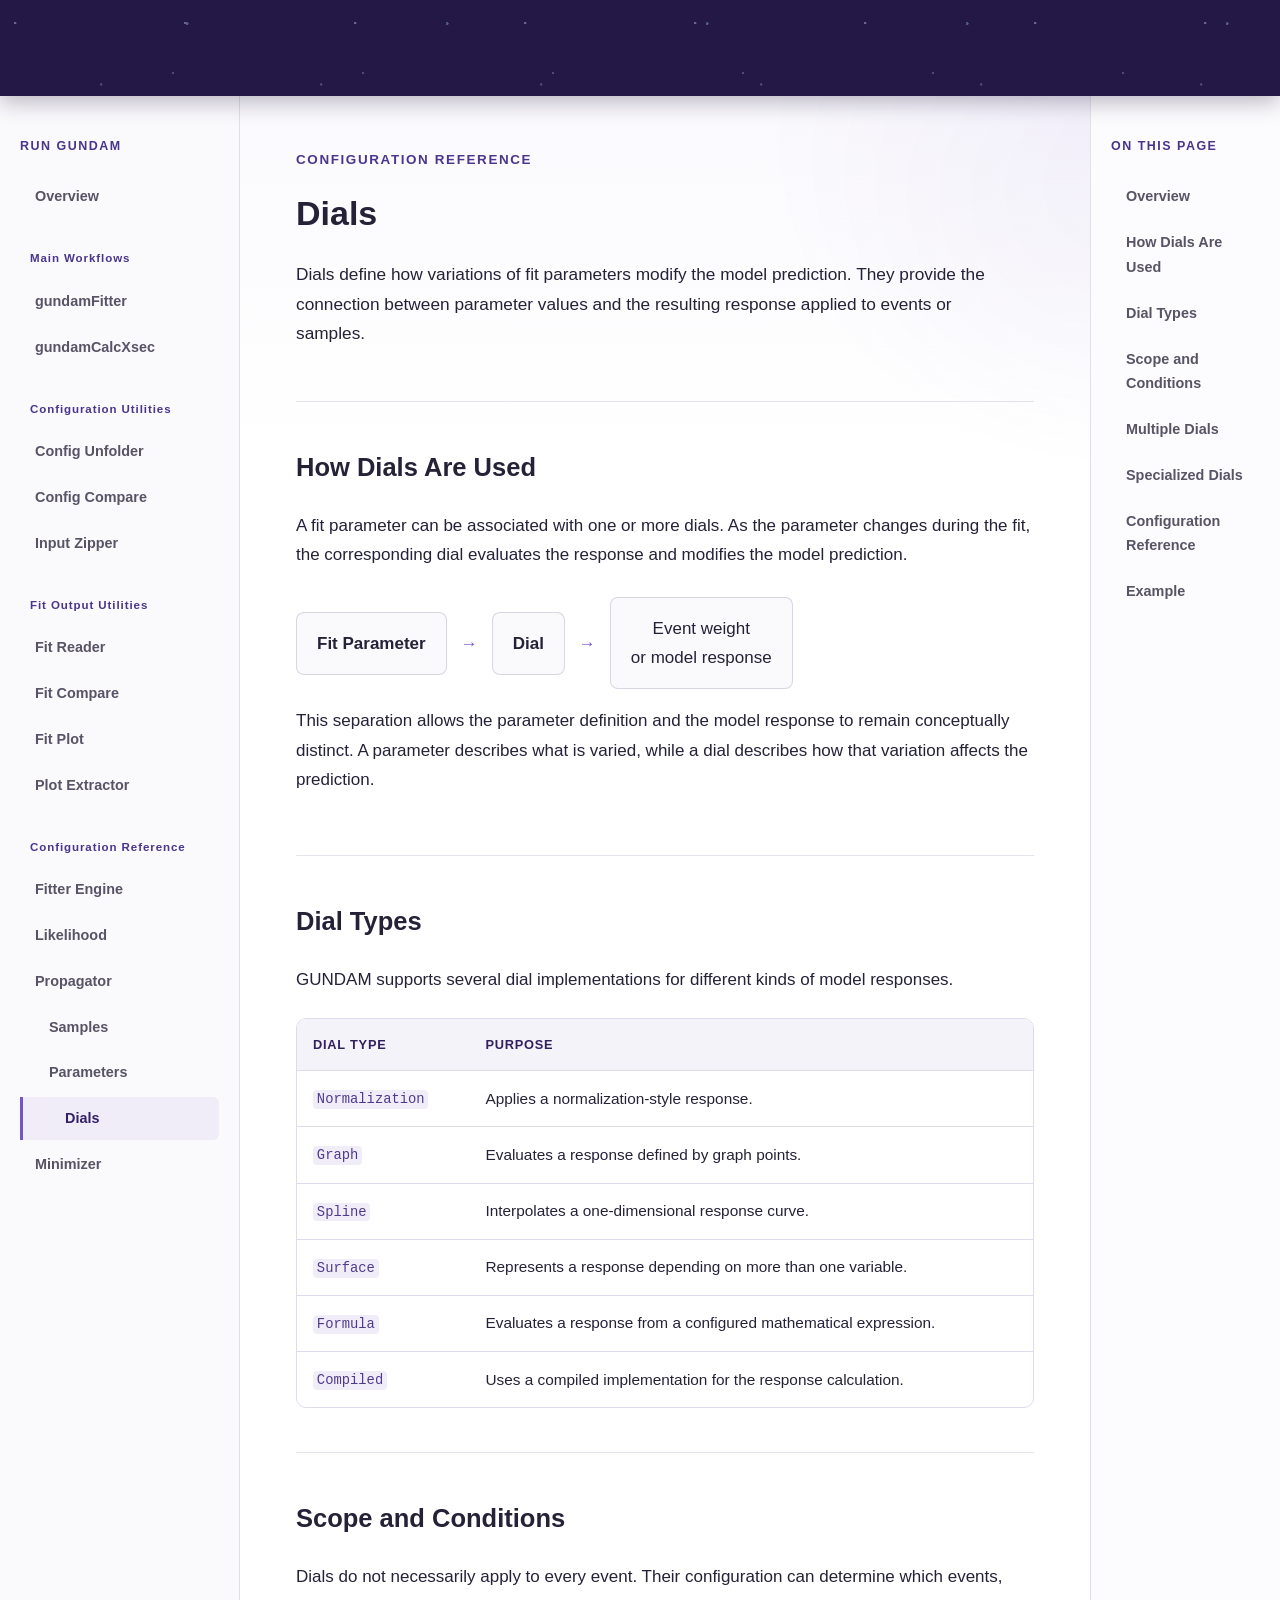
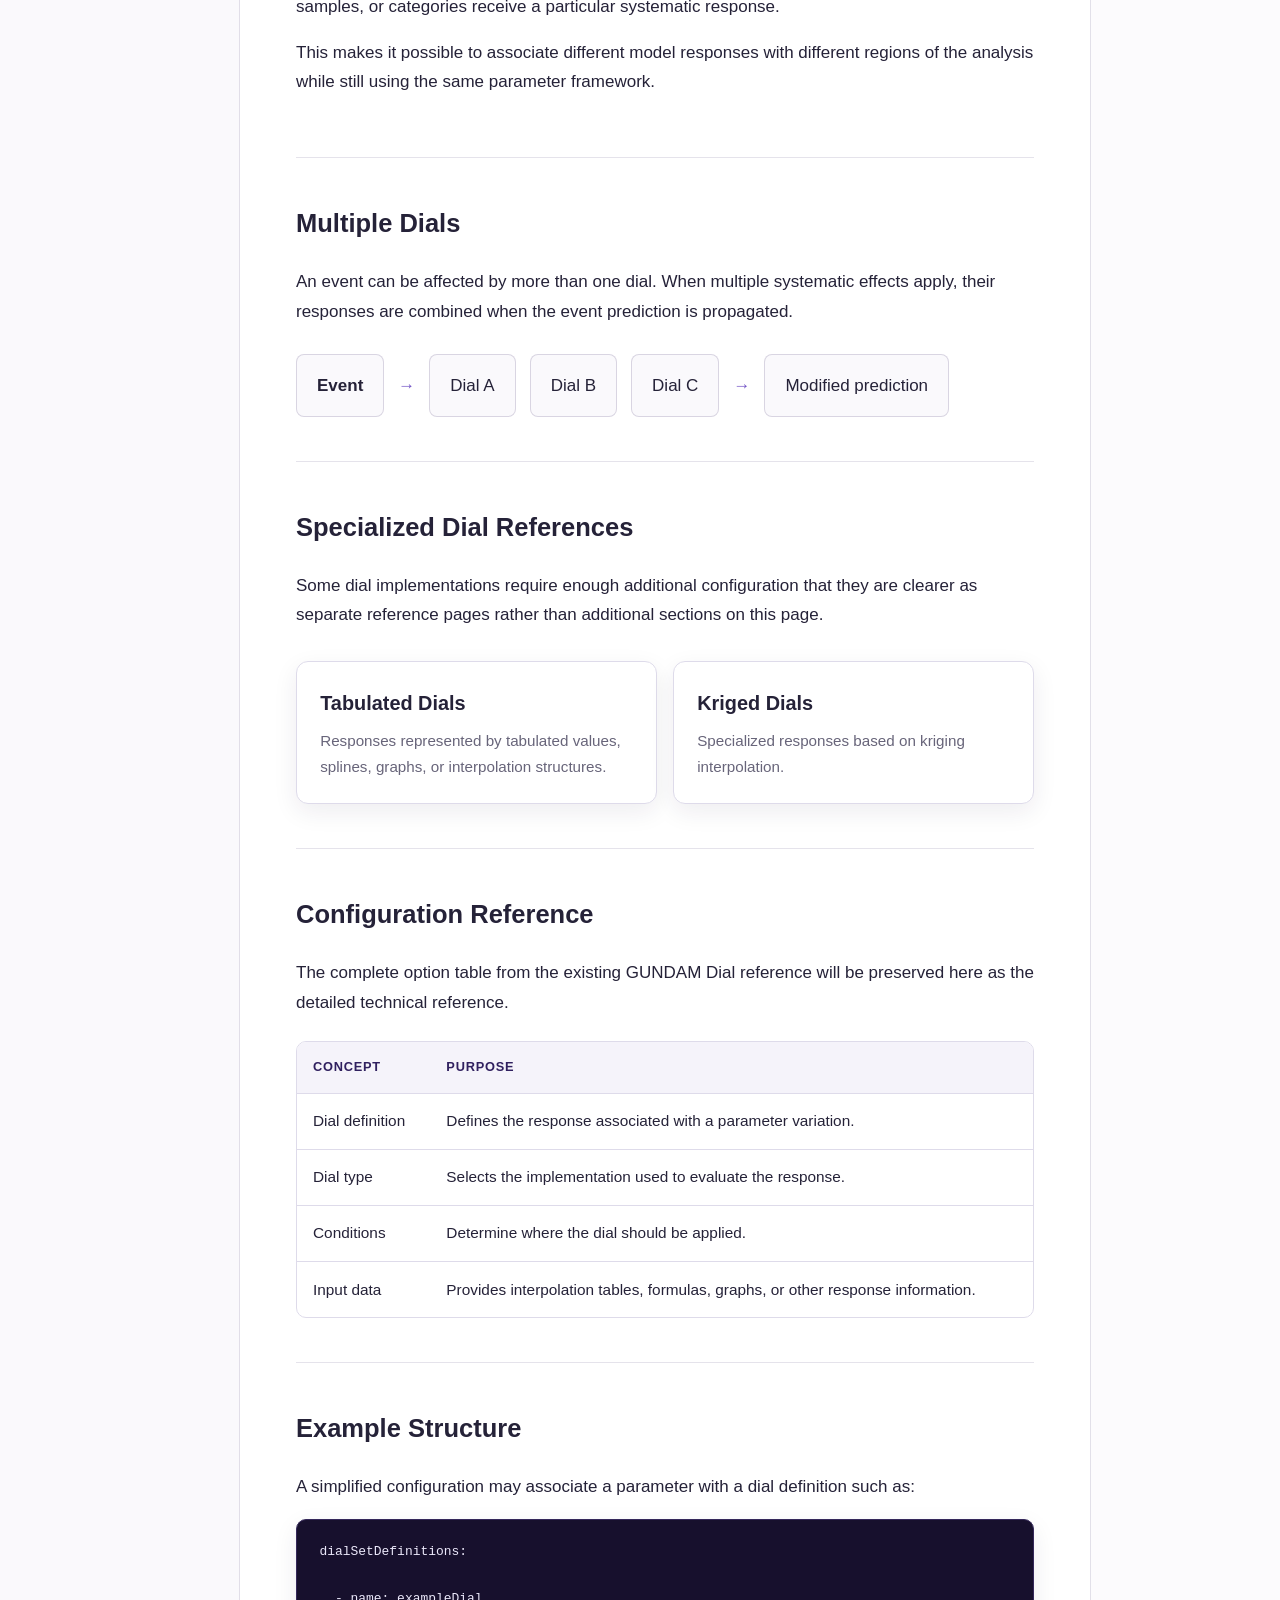
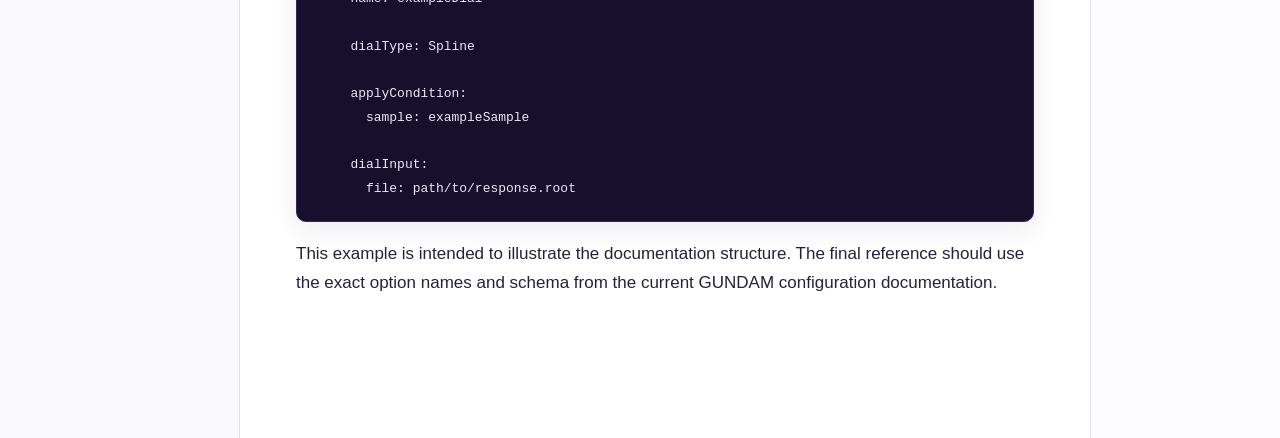
==== dials.html @ 95170ec1 "Add Parameters and Dials documentation pages" ====
<!doctype html>
<html lang="en">

<head>
  <meta charset="utf-8">
  <meta name="viewport" content="width=device-width, initial-scale=1">

  <meta
    name="description"
    content="Dial configuration reference for GUNDAM."
  >

  <title>Dials | GUNDAM</title>

  <meta name="theme-color" content="#2d1d59">

  <link
    rel="icon"
    href="assets/images/favicon.svg"
    type="image/svg+xml"
  >

  <link rel="manifest" href="site.webmanifest">
  <link rel="stylesheet" href="assets/css/styles.css">

  <script src="assets/js/site.js" defer></script>
  <script src="assets/js/run-gundam.js" defer></script>
</head>


<body
  data-page="documentation"
  data-run-doc-page="dials">

  <!-- Existing website header -->
  <header
    class="site-header"
    id="site-header">
  </header>


  <div class="run-doc-layout">

    <!-- LEFT: shared Run GUNDAM navigation -->
    <aside
      class="run-doc-sidebar"
      id="run-doc-sidebar">
    </aside>


    <!-- MAIN CONTENT -->
    <main class="run-doc-main">

      <!-- OVERVIEW -->
      <header
        class="run-doc-intro"
        id="overview">

        <p class="eyebrow">
          CONFIGURATION REFERENCE
        </p>

        <h1>Dials</h1>

        <p class="run-doc-lead">
          Dials define how variations of fit parameters
          modify the model prediction. They provide the
          connection between parameter values and the
          resulting response applied to events or samples.
        </p>

      </header>


      <!-- HOW DIALS ARE USED -->
      <section
        class="run-doc-section"
        id="how-dials-are-used">

        <h2>How Dials Are Used</h2>

        <p>
          A fit parameter can be associated with one or more
          dials. As the parameter changes during the fit,
          the corresponding dial evaluates the response and
          modifies the model prediction.
        </p>

        <div class="run-doc-flow">

          <div>
            <strong>Fit Parameter</strong>
          </div>

          <span>→</span>

          <div>
            <strong>Dial</strong>
          </div>

          <span>→</span>

          <div>
            Event weight<br>
            or model response
          </div>

        </div>

        <p>
          This separation allows the parameter definition and
          the model response to remain conceptually distinct.
          A parameter describes what is varied, while a dial
          describes how that variation affects the prediction.
        </p>

      </section>


      <!-- DIAL TYPES -->
      <section
        class="run-doc-section"
        id="dial-types">

        <h2>Dial Types</h2>

        <p>
          GUNDAM supports several dial implementations for
          different kinds of model responses.
        </p>

        <div class="table-wrap">

          <table>

            <thead>
              <tr>
                <th>Dial Type</th>
                <th>Purpose</th>
              </tr>
            </thead>

            <tbody>

              <tr>
                <td>
                  <code>Normalization</code>
                </td>

                <td>
                  Applies a normalization-style response.
                </td>
              </tr>


              <tr>
                <td>
                  <code>Graph</code>
                </td>

                <td>
                  Evaluates a response defined by
                  graph points.
                </td>
              </tr>


              <tr>
                <td>
                  <code>Spline</code>
                </td>

                <td>
                  Interpolates a one-dimensional
                  response curve.
                </td>
              </tr>


              <tr>
                <td>
                  <code>Surface</code>
                </td>

                <td>
                  Represents a response depending on
                  more than one variable.
                </td>
              </tr>


              <tr>
                <td>
                  <code>Formula</code>
                </td>

                <td>
                  Evaluates a response from a configured
                  mathematical expression.
                </td>
              </tr>


              <tr>
                <td>
                  <code>Compiled</code>
                </td>

                <td>
                  Uses a compiled implementation for
                  the response calculation.
                </td>
              </tr>

            </tbody>

          </table>

        </div>

      </section>


      <!-- SCOPE AND CONDITIONS -->
      <section
        class="run-doc-section"
        id="scope-and-conditions">

        <h2>Scope and Conditions</h2>

        <p>
          Dials do not necessarily apply to every event.
          Their configuration can determine which events,
          samples, or categories receive a particular
          systematic response.
        </p>

        <p>
          This makes it possible to associate different
          model responses with different regions of the
          analysis while still using the same parameter
          framework.
        </p>

      </section>


      <!-- MULTIPLE DIALS -->
      <section
        class="run-doc-section"
        id="multiple-dials">

        <h2>Multiple Dials</h2>

        <p>
          An event can be affected by more than one dial.
          When multiple systematic effects apply, their
          responses are combined when the event prediction
          is propagated.
        </p>

        <div class="run-doc-flow">

          <div>
            <strong>Event</strong>
          </div>

          <span>→</span>

          <div>
            Dial A
          </div>

          <div>
            Dial B
          </div>

          <div>
            Dial C
          </div>

          <span>→</span>

          <div>
            Modified prediction
          </div>

        </div>

      </section>


      <!-- SPECIALIZED DIALS -->
      <section
        class="run-doc-section"
        id="specialized-dials">

        <h2>Specialized Dial References</h2>

        <p>
          Some dial implementations require enough additional
          configuration that they are clearer as separate
          reference pages rather than additional sections
          on this page.
        </p>

        <div class="link-grid">

          <a
            class="link-card"
            href="#">

            <h3>Tabulated Dials</h3>

            <p>
              Responses represented by tabulated values,
              splines, graphs, or interpolation structures.
            </p>

          </a>


          <a
            class="link-card"
            href="#">

            <h3>Kriged Dials</h3>

            <p>
              Specialized responses based on kriging
              interpolation.
            </p>

          </a>

        </div>

      </section>


      <!-- COMMON CONFIGURATION -->
      <section
        class="run-doc-section"
        id="configuration-reference">

        <h2>Configuration Reference</h2>

        <p>
          The complete option table from the existing GUNDAM
          Dial reference will be preserved here as the
          detailed technical reference.
        </p>

        <div class="table-wrap">

          <table>

            <thead>
              <tr>
                <th>Concept</th>
                <th>Purpose</th>
              </tr>
            </thead>

            <tbody>

              <tr>
                <td>
                  Dial definition
                </td>

                <td>
                  Defines the response associated with a
                  parameter variation.
                </td>
              </tr>


              <tr>
                <td>
                  Dial type
                </td>

                <td>
                  Selects the implementation used to evaluate
                  the response.
                </td>
              </tr>


              <tr>
                <td>
                  Conditions
                </td>

                <td>
                  Determine where the dial should be applied.
                </td>
              </tr>


              <tr>
                <td>
                  Input data
                </td>

                <td>
                  Provides interpolation tables, formulas,
                  graphs, or other response information.
                </td>
              </tr>

            </tbody>

          </table>

        </div>

      </section>


      <!-- EXAMPLE -->
      <section
        class="run-doc-section"
        id="example">

        <h2>Example Structure</h2>

        <p>
          A simplified configuration may associate a
          parameter with a dial definition such as:
        </p>

        <pre><code>dialSetDefinitions:

  - name: exampleDial

    dialType: Spline

    applyCondition:
      sample: exampleSample

    dialInput:
      file: path/to/response.root</code></pre>

        <p>
          This example is intended to illustrate the
          documentation structure. The final reference
          should use the exact option names and schema from
          the current GUNDAM configuration documentation.
        </p>

      </section>

    </main>


    <!-- RIGHT: ON THIS PAGE -->
    <aside class="run-doc-toc">

      <div class="run-doc-sticky">

        <p class="run-doc-heading">
          ON THIS PAGE
        </p>

        <nav class="run-doc-nav">

          <a href="#overview">
            Overview
          </a>

          <a href="#how-dials-are-used">
            How Dials Are Used
          </a>

          <a href="#dial-types">
            Dial Types
          </a>

          <a href="#scope-and-conditions">
            Scope and Conditions
          </a>

          <a href="#multiple-dials">
            Multiple Dials
          </a>

          <a href="#specialized-dials">
            Specialized Dials
          </a>

          <a href="#configuration-reference">
            Configuration Reference
          </a>

          <a href="#example">
            Example
          </a>

        </nav>

      </div>

    </aside>

  </div>


  <!-- Existing website footer -->
  <footer
    class="site-footer"
    id="site-footer">
  </footer>

</body>

</html>
---- assets/css/styles.css ----
:root {
  --violet-950: #17102d;
  --violet-900: #231846;
  --violet-800: #30205f;
  --violet-700: #443184;
  --violet-600: #5a49a4;
  --violet-500: #7366bd;
  --blue-500: #5ba8d1;
  --blue-300: #9ed8ed;
  --ink: #252238;
  --muted: #68657a;
  --line: #dedbea;
  --wash: #f5f3fa;
  --white: #ffffff;
  --accent: #7558c5;
  --accent-dark: #4c358d;
  --success: #2c7a68;
  --header-height: 96px;
  --side-width: 270px;
  --content-max: 1240px;
  --shadow-soft: 0 16px 45px rgba(36, 24, 70, 0.1);
  --shadow-card: 0 8px 24px rgba(36, 24, 70, 0.08);
}

*,
*::before,
*::after {
  box-sizing: border-box;
}

html {
  scroll-behavior: smooth;
  scroll-padding-top: calc(var(--header-height) + 28px);
}

body {
  margin: 0;
  color: var(--ink);
  background: var(--white);
  font-family: Inter, ui-sans-serif, -apple-system, BlinkMacSystemFont, "Segoe UI", sans-serif;
  font-size: 17px;
  line-height: 1.72;
  -webkit-font-smoothing: antialiased;
}

body::before {
  position: fixed;
  z-index: -1;
  inset: 0;
  content: "";
  pointer-events: none;
  background:
    radial-gradient(circle at 87% 13%, rgba(128, 104, 198, 0.08), transparent 22rem),
    linear-gradient(180deg, rgba(246, 244, 251, 0.7), transparent 28rem);
}

img,
svg {
  display: block;
  max-width: 100%;
}

a {
  color: var(--accent-dark);
  text-decoration-thickness: 0.08em;
  text-underline-offset: 0.18em;
}

a:hover {
  color: var(--violet-700);
}

button,
input,
textarea,
select {
  font: inherit;
}

:focus-visible {
  outline: 3px solid var(--blue-300);
  outline-offset: 4px;
}

.skip-link {
  position: fixed;
  z-index: 1000;
  top: 10px;
  left: 10px;
  padding: 0.55rem 0.85rem;
  color: var(--violet-950);
  background: var(--white);
  border-radius: 6px;
  transform: translateY(-180%);
}

.skip-link:focus {
  transform: translateY(0);
}

.site-header {
  position: sticky;
  z-index: 100;
  top: 0;
  min-height: var(--header-height);
  color: var(--white);
  background: var(--violet-900);
  box-shadow: 0 5px 22px rgba(22, 13, 48, 0.3);
  isolation: isolate;
}

.header-atmosphere,
.site-header::after {
  position: absolute;
  z-index: -1;
  inset: 0;
  content: "";
  pointer-events: none;
}

.header-atmosphere {
  background:
    radial-gradient(ellipse at 4% 22%, rgba(119, 99, 188, 0.98), transparent 31%),
    radial-gradient(ellipse at 37% 115%, rgba(92, 81, 172, 0.9), transparent 43%),
    radial-gradient(ellipse at 86% -20%, rgba(78, 141, 204, 0.62), transparent 38%),
    linear-gradient(105deg, #3f2d75 0%, #39266f 38%, #2d326f 70%, #254b79 100%);
}

.site-header::after {
  opacity: 0.45;
  background-image:
    radial-gradient(circle at 9% 24%, rgba(255, 255, 255, 0.75) 0 1px, transparent 1.4px),
    radial-gradient(circle at 46% 67%, rgba(255, 255, 255, 0.45) 0 1px, transparent 1.5px),
    radial-gradient(circle at 72% 20%, rgba(159, 216, 237, 0.72) 0 1.2px, transparent 1.7px),
    radial-gradient(circle at 91% 70%, rgba(255, 255, 255, 0.5) 0 1px, transparent 1.4px);
  background-size: 170px 96px, 220px 126px, 260px 118px, 190px 104px;
  mix-blend-mode: screen;
}

.header-inner {
  display: flex;
  width: min(100% - 40px, 1540px);
  min-height: var(--header-height);
  margin-inline: auto;
  align-items: stretch;
}

.brand {
  position: relative;
  display: flex;
  width: 365px;
  min-width: 300px;
  padding: 0.7rem 1.5rem 0.7rem 0;
  align-items: center;
  overflow: hidden;
  text-decoration: none;
}

.brand::after {
  position: absolute;
  top: 15%;
  right: 0;
  width: 1px;
  height: 70%;
  content: "";
  background: linear-gradient(transparent, rgba(255, 255, 255, 0.32), transparent);
}

.brand img {
  width: 338px;
  height: 66px;
  object-fit: cover;
  object-position: left center;
  filter: saturate(0.93) contrast(1.05) brightness(1.04);
  -webkit-mask-image: linear-gradient(90deg, transparent 0, #000 5%, #000 90%, transparent 100%);
  mask-image: linear-gradient(90deg, transparent 0, #000 5%, #000 90%, transparent 100%);
}

.primary-navigation {
  display: flex;
  min-width: 0;
  margin-left: auto;
  align-items: stretch;
  justify-content: flex-end;
}

.primary-navigation > a {
  position: relative;
  display: inline-flex;
  padding: 0 1.08rem;
  color: rgba(255, 255, 255, 0.86);
  align-items: center;
  justify-content: center;
  font-size: 1.01rem;
  font-weight: 650;
  letter-spacing: 0.005em;
  text-align: center;
  text-decoration: none;
  white-space: nowrap;
  transition: color 160ms ease, background 160ms ease;
}

.primary-navigation > a::after {
  position: absolute;
  right: 1rem;
  bottom: 0;
  left: 1rem;
  height: 4px;
  content: "";
  background: var(--blue-300);
  border-radius: 4px 4px 0 0;
  transform: scaleX(0);
  transition: transform 160ms ease;
}

.primary-navigation > a:hover,
.primary-navigation > a[aria-current="page"] {
  color: var(--white);
  background: rgba(255, 255, 255, 0.075);
}

.primary-navigation > a:hover::after,
.primary-navigation > a[aria-current="page"]::after {
  transform: scaleX(1);
}

.primary-navigation .source-link {
  gap: 0.28rem;
  margin: 1.35rem 0 1.35rem 0.8rem;
  padding: 0 0.95rem;
  color: var(--violet-950);
  background: rgba(255, 255, 255, 0.92);
  border: 1px solid rgba(255, 255, 255, 0.55);
  border-radius: 8px;
}

.primary-navigation .source-link:hover {
  color: var(--violet-950);
  background: var(--white);
}

.primary-navigation .source-link::after {
  display: none;
}

.primary-navigation svg,
.site-footer svg,
main a svg {
  width: 1em;
  height: 1em;
  fill: none;
  stroke: currentColor;
  stroke-linecap: round;
  stroke-linejoin: round;
  stroke-width: 1.8;
}

.nav-toggle {
  display: none;
}

.site-layout {
  display: grid;
  width: min(100%, 1600px);
  min-height: calc(100vh - var(--header-height));
  margin-inline: auto;
  grid-template-columns: var(--side-width) minmax(0, 1fr);
}

.section-navigation {
  border-right: 1px solid var(--line);
  background: rgba(247, 246, 251, 0.88);
}

.section-nav-inner {
  position: sticky;
  top: var(--header-height);
  max-height: calc(100vh - var(--header-height));
  padding: 3.2rem 1.3rem 3rem;
  overflow-y: auto;
}

.section-nav-title {
  margin: 0 0 1.05rem 0.75rem;
  color: var(--violet-700);
  font-size: 0.78rem;
  font-weight: 800;
  letter-spacing: 0.11em;
  text-transform: uppercase;
}

.section-navigation nav {
  display: grid;
  gap: 0.42rem;
}

.section-navigation a {
  display: flex;
  min-height: 48px;
  padding: 0.68rem 0.72rem;
  color: #555167;
  border-left: 3px solid transparent;
  border-radius: 0 8px 8px 0;
  align-items: center;
  justify-content: space-between;
  font-size: 1.03rem;
  font-weight: 600;
  line-height: 1.35;
  text-decoration: none;
  transition: color 150ms ease, border-color 150ms ease, background 150ms ease;
}

.section-navigation a:hover,
.section-navigation a.is-active {
  color: var(--violet-800);
  border-left-color: var(--accent);
  background: rgba(104, 83, 177, 0.1);
}

.section-navigation svg {
  width: 16px;
  height: 16px;
  flex: 0 0 auto;
  fill: none;
  stroke: currentColor;
  stroke-width: 2;
}

.main-content {
  min-width: 0;
}

.content-wrap {
  width: min(100% - 64px, 1050px);
  margin-inline: auto;
  padding: 4.5rem 0 6rem;
}

.page-kicker,
.eyebrow {
  margin: 0 0 0.8rem;
  color: var(--accent-dark);
  font-size: 0.84rem;
  font-weight: 800;
  letter-spacing: 0.12em;
  text-transform: uppercase;
}

.page-hero {
  padding-bottom: 2.8rem;
  border-bottom: 1px solid var(--line);
}

.page-hero h1 {
  max-width: 850px;
  margin: 0;
  color: var(--violet-950);
  font-family: Georgia, "Times New Roman", serif;
  font-size: clamp(2.55rem, 5vw, 4.6rem);
  font-weight: 500;
  letter-spacing: -0.035em;
  line-height: 1.04;
}

.page-hero > p:not(.page-kicker) {
  max-width: 760px;
  margin: 1.25rem 0 0;
  color: var(--muted);
  font-size: 1.23rem;
  line-height: 1.65;
}

.content-section {
  padding: 4.2rem 0;
  border-bottom: 1px solid var(--line);
  scroll-margin-top: calc(var(--header-height) + 24px);
}

.content-section:last-child {
  border-bottom: 0;
}

.content-section h2 {
  margin: 0 0 1.1rem;
  color: var(--violet-900);
  font-family: Georgia, "Times New Roman", serif;
  font-size: clamp(2rem, 3vw, 3rem);
  font-weight: 500;
  letter-spacing: -0.025em;
  line-height: 1.15;
}

.content-section h3 {
  margin: 2rem 0 0.6rem;
  color: var(--violet-800);
  font-size: 1.2rem;
  line-height: 1.4;
}

.content-section > p,
.prose-width {
  max-width: 790px;
}

.content-section ul,
.content-section ol {
  max-width: 820px;
  padding-left: 1.35rem;
}

.content-section li + li {
  margin-top: 0.5rem;
}

.lede {
  color: #514d63;
  font-size: 1.13rem;
}

.button-row {
  display: flex;
  margin-top: 1.8rem;
  gap: 0.8rem;
  flex-wrap: wrap;
}

.button {
  display: inline-flex;
  min-height: 46px;
  padding: 0.65rem 1.05rem;
  gap: 0.45rem;
  color: var(--white);
  background: var(--accent-dark);
  border: 1px solid var(--accent-dark);
  border-radius: 8px;
  align-items: center;
  font-weight: 700;
  text-decoration: none;
  transition: transform 150ms ease, box-shadow 150ms ease, background 150ms ease;
}

.button:hover {
  color: var(--white);
  background: var(--violet-700);
  box-shadow: 0 8px 20px rgba(76, 53, 141, 0.2);
  transform: translateY(-1px);
}

.button.secondary {
  color: var(--accent-dark);
  background: transparent;
}

.button.secondary:hover {
  color: var(--violet-900);
  background: var(--wash);
}

.home-hero {
  position: relative;
  min-height: 570px;
  padding: 5rem max(3.5rem, calc((100vw - 1560px) / 2)) 4.5rem;
  overflow: hidden;
  color: var(--white);
  background:
    radial-gradient(circle at 15% 20%, rgba(135, 111, 207, 0.52), transparent 28rem),
    radial-gradient(circle at 84% 42%, rgba(82, 151, 201, 0.25), transparent 31rem),
    linear-gradient(120deg, #1d1239 0%, #2d1d59 49%, #202d58 100%);
}

.home-hero::before {
  position: absolute;
  inset: 0;
  content: "";
  opacity: 0.3;
  background-image:
    radial-gradient(circle, rgba(255, 255, 255, 0.75) 0 1px, transparent 1.4px),
    radial-gradient(circle, rgba(139, 203, 230, 0.8) 0 1px, transparent 1.6px);
  background-position: 0 0, 52px 27px;
  background-size: 115px 92px, 147px 121px;
  -webkit-mask-image: linear-gradient(90deg, #000, transparent 72%);
  mask-image: linear-gradient(90deg, #000, transparent 72%);
}

.home-hero-inner {
  position: relative;
  z-index: 1;
  display: grid;
  width: min(100%, 1220px);
  margin-inline: auto;
  gap: 3rem;
  grid-template-columns: minmax(0, 1.05fr) minmax(420px, 0.95fr);
  align-items: center;
}

.home-hero-copy {
  max-width: 760px;
}

.home-hero .eyebrow {
  color: var(--blue-300);
}

.home-hero h1 {
  margin: 0;
  color: var(--white);
  font-family: Georgia, "Times New Roman", serif;
  font-size: clamp(2.45rem, 4.2vw, 4rem);
  font-weight: 700;
  letter-spacing: -0.036em;
  line-height: 1.08;
}

.home-subheader {
  margin: 1.25rem 0 0;
  color: #d9d5ef;
  font-size: clamp(1.12rem, 1.4vw, 1.35rem);
  font-weight: 600;
  line-height: 1.4;
  white-space: nowrap;
}

.home-lede {
  max-width: 690px;
  margin: 1.25rem 0 0;
  color: rgba(255, 255, 255, 0.76);
  font-size: 1.08rem;
  line-height: 1.7;
}

.home-hero .button {
  color: var(--violet-950);
  background: var(--white);
  border-color: var(--white);
}

.home-hero .button:hover {
  color: var(--violet-950);
  background: #f1edff;
}

.home-hero .button.secondary {
  color: var(--white);
  background: rgba(255, 255, 255, 0.06);
  border-color: rgba(255, 255, 255, 0.48);
}

.likelihood-card {
  position: relative;
  min-height: 450px;
  padding: 1.1rem;
  background: linear-gradient(160deg, rgba(255, 255, 255, 0.11), rgba(255, 255, 255, 0.025));
  border: 1px solid rgba(255, 255, 255, 0.16);
  border-radius: 22px;
  box-shadow: 0 28px 70px rgba(8, 4, 28, 0.34);
  backdrop-filter: blur(7px);
}

.likelihood-card svg {
  width: 100%;
  height: auto;
}

.plot-title {
  position: absolute;
  right: 1.35rem;
  bottom: 1rem;
  left: 1.35rem;
  display: flex;
  color: rgba(255, 255, 255, 0.68);
  align-items: center;
  justify-content: space-between;
  font-size: 0.78rem;
  font-weight: 700;
  letter-spacing: 0.08em;
  text-transform: uppercase;
}

.plot-title span:last-child {
  color: var(--blue-300);
}

.home-content {
  width: min(100% - 64px, 1050px);
  margin-inline: auto;
  padding-bottom: 5rem;
}

.fact-grid,
.card-grid,
.link-grid,
.experiment-grid {
  display: grid;
  margin-top: 2rem;
  gap: 1rem;
}

.fact-grid {
  grid-template-columns: repeat(3, 1fr);
}

.card-grid,
.link-grid {
  grid-template-columns: repeat(2, 1fr);
}

.experiment-grid {
  grid-template-columns: repeat(3, 1fr);
}

.fact,
.card,
.link-card,
.experiment {
  padding: 1.45rem;
  background: var(--white);
  border: 1px solid var(--line);
  border-radius: 12px;
  box-shadow: var(--shadow-card);
}

.fact-number {
  display: block;
  color: var(--accent-dark);
  font-family: Georgia, "Times New Roman", serif;
  font-size: 2rem;
  line-height: 1;
}

.fact-label {
  display: block;
  margin-top: 0.55rem;
  color: var(--muted);
  font-size: 0.9rem;
}

.card h3,
.link-card h3,
.experiment h3 {
  margin: 0 0 0.5rem;
}

.card p,
.link-card p,
.experiment p {
  margin: 0;
  color: var(--muted);
  font-size: 0.95rem;
}

.link-card {
  display: block;
  color: inherit;
  text-decoration: none;
  transition: border-color 160ms ease, transform 160ms ease, box-shadow 160ms ease;
}

.link-card:hover {
  color: inherit;
  border-color: rgba(100, 75, 172, 0.5);
  box-shadow: var(--shadow-soft);
  transform: translateY(-2px);
}

.link-card .link-label {
  display: inline-block;
  margin-top: 1rem;
  color: var(--accent-dark);
  font-weight: 750;
}

.experiment {
  position: relative;
  overflow: hidden;
}

.experiment::before {
  position: absolute;
  top: 0;
  right: 0;
  left: 0;
  height: 4px;
  content: "";
  background: linear-gradient(90deg, var(--accent), var(--blue-500));
}

.callout {
  max-width: 850px;
  margin-top: 1.8rem;
  padding: 1.3rem 1.45rem;
  background: linear-gradient(100deg, rgba(103, 80, 177, 0.1), rgba(91, 168, 209, 0.08));
  border: 1px solid rgba(103, 80, 177, 0.18);
  border-left: 4px solid var(--accent);
  border-radius: 0 10px 10px 0;
}

.callout > :first-child {
  margin-top: 0;
}

.callout > :last-child {
  margin-bottom: 0;
}

.steps {
  display: grid;
  margin: 2rem 0 0;
  padding: 0;
  gap: 1rem;
  list-style: none;
  counter-reset: steps;
}

.steps li {
  position: relative;
  min-height: 58px;
  margin: 0;
  padding: 0.25rem 0 0.25rem 4.4rem;
  counter-increment: steps;
}

.steps li::before {
  position: absolute;
  top: 0;
  left: 0;
  display: grid;
  width: 48px;
  height: 48px;
  color: var(--white);
  content: counter(steps, decimal-leading-zero);
  background: var(--accent-dark);
  border-radius: 50%;
  place-items: center;
  font-size: 0.8rem;
  font-weight: 800;
}

pre {
  max-width: 900px;
  padding: 1.25rem 1.4rem;
  overflow-x: auto;
  color: #ebe8fa;
  background: var(--violet-950);
  border: 1px solid #35285a;
  border-radius: 10px;
  box-shadow: var(--shadow-card);
  font: 0.9rem/1.65 ui-monospace, SFMono-Regular, Menlo, Consolas, monospace;
}

code {
  padding: 0.1em 0.28em;
  color: #4f3b8e;
  background: #f0edf8;
  border-radius: 4px;
  font: 0.9em ui-monospace, SFMono-Regular, Menlo, Consolas, monospace;
}

pre code {
  padding: 0;
  color: inherit;
  background: transparent;
  border-radius: 0;
}

.table-wrap {
  margin-top: 1.5rem;
  overflow-x: auto;
  border: 1px solid var(--line);
  border-radius: 10px;
}

table {
  width: 100%;
  border-collapse: collapse;
  font-size: 0.96rem;
}

th,
td {
  padding: 0.9rem 1rem;
  border-bottom: 1px solid var(--line);
  text-align: left;
  vertical-align: top;
}

th {
  color: var(--violet-800);
  background: var(--wash);
  font-size: 0.8rem;
  letter-spacing: 0.06em;
  text-transform: uppercase;
}

tr:last-child td {
  border-bottom: 0;
}

.tag {
  display: inline-flex;
  padding: 0.23rem 0.58rem;
  color: var(--accent-dark);
  background: rgba(117, 88, 197, 0.1);
  border: 1px solid rgba(117, 88, 197, 0.2);
  border-radius: 999px;
  align-items: center;
  font-size: 0.76rem;
  font-weight: 750;
  letter-spacing: 0.03em;
}

.site-footer {
  color: rgba(255, 255, 255, 0.72);
  background: var(--violet-950);
}

.footer-inner,
.footer-meta {
  display: flex;
  width: min(100% - 48px, 1300px);
  margin-inline: auto;
  justify-content: space-between;
}

.footer-inner {
  padding: 3rem 0;
  gap: 2rem;
  align-items: flex-start;
}

.footer-inner p {
  margin: 0;
}

.footer-name {
  color: var(--white);
  font-family: Georgia, "Times New Roman", serif;
  font-size: 1.8rem;
  font-weight: 700;
}

.footer-inner nav {
  display: flex;
  gap: 1.5rem;
  flex-wrap: wrap;
}

.footer-inner a {
  display: inline-flex;
  gap: 0.25rem;
  color: var(--white);
  align-items: center;
  font-weight: 650;
}

.footer-meta {
  padding: 1.1rem 0 1.4rem;
  gap: 1.5rem;
  border-top: 1px solid rgba(255, 255, 255, 0.12);
  font-size: 0.82rem;
}

.footer-meta p {
  margin: 0;
}

@media (max-width: 1360px) {
  .brand {
    width: 300px;
    min-width: 250px;
  }

  .brand img {
    width: 270px;
    height: 53px;
  }

  .primary-navigation > a {
    padding-inline: 0.72rem;
    font-size: 0.92rem;
  }

  .primary-navigation .source-link {
    margin-left: 0.45rem;
    padding-inline: 0.75rem;
  }
}

@media (max-width: 1100px) {
  :root {
    --header-height: 76px;
    --side-width: 235px;
  }

  .header-inner {
    width: min(100% - 28px, 1540px);
  }

  .brand {
    width: 238px;
    min-width: 210px;
    padding-right: 1rem;
  }

  .brand img {
    width: 218px;
    height: 43px;
  }

  .primary-navigation > a {
    padding-inline: 0.5rem;
    font-size: 0.82rem;
  }

  .primary-navigation .source-link {
    margin: 1rem 0 1rem 0.3rem;
    padding-inline: 0.6rem;
  }

  .section-navigation a {
    font-size: 0.95rem;
  }

  .home-hero {
    padding-inline: 2.5rem;
  }

  .home-hero-inner {
    gap: 1.5rem;
    grid-template-columns: minmax(0, 1fr) minmax(350px, 0.78fr);
  }
}

@media (max-width: 900px) {
  :root {
    --header-height: 74px;
  }

  body.menu-open {
    overflow: hidden;
  }

  .brand::after {
    display: none;
  }

  .nav-toggle {
    display: inline-flex;
    min-width: 82px;
    margin-left: auto;
    padding: 0 0.7rem;
    gap: 0.4rem;
    color: var(--white);
    background: transparent;
    border: 0;
    align-items: center;
    justify-content: center;
    font-weight: 750;
  }

  .nav-toggle svg {
    width: 24px;
    height: 24px;
    fill: none;
    stroke: currentColor;
    stroke-linecap: round;
    stroke-width: 2;
  }

  .primary-navigation {
    position: fixed;
    top: var(--header-height);
    right: 0;
    bottom: 0;
    left: 0;
    display: none;
    padding: 1.2rem;
    overflow-y: auto;
    background: rgba(24, 16, 48, 0.98);
    flex-direction: column;
    align-items: stretch;
    justify-content: flex-start;
  }

  .primary-navigation.is-open {
    display: flex;
  }

  .primary-navigation > a {
    min-height: 58px;
    padding: 0.7rem 1rem;
    border-bottom: 1px solid rgba(255, 255, 255, 0.1);
    justify-content: flex-start;
    font-size: 1.08rem;
  }

  .primary-navigation > a::after {
    top: 15%;
    right: auto;
    bottom: 15%;
    left: 0;
    width: 4px;
    height: auto;
    border-radius: 0 4px 4px 0;
    transform: scaleY(0);
  }

  .primary-navigation > a:hover::after,
  .primary-navigation > a[aria-current="page"]::after {
    transform: scaleY(1);
  }

  .primary-navigation .source-link {
    margin: 1.2rem 0 0;
    color: var(--violet-950);
    background: var(--white);
    border-bottom: 0;
    justify-content: center;
  }

  .site-layout {
    display: block;
  }

  .section-navigation {
    position: sticky;
    z-index: 50;
    top: var(--header-height);
    border-right: 0;
    border-bottom: 1px solid var(--line);
  }

  .section-nav-inner {
    position: static;
    display: flex;
    max-height: none;
    padding: 0.7rem 1rem;
    overflow-x: auto;
    scrollbar-width: thin;
    align-items: center;
  }

  .section-nav-title {
    min-width: max-content;
    margin: 0 0.8rem 0 0;
  }

  .section-navigation nav {
    display: flex;
    min-width: max-content;
    gap: 0.35rem;
  }

  .section-navigation a {
    min-height: 38px;
    padding: 0.45rem 0.75rem;
    border: 1px solid transparent;
    border-radius: 999px;
    font-size: 0.9rem;
  }

  .section-navigation a:hover,
  .section-navigation a.is-active {
    border-color: rgba(104, 83, 177, 0.24);
  }

  .section-navigation svg {
    display: none;
  }

  .home-hero {
    padding: 4rem 2rem;
  }

  .home-hero-inner {
    grid-template-columns: 1fr;
  }

  .likelihood-card {
    width: min(100%, 610px);
    min-height: auto;
  }

  .fact-grid,
  .experiment-grid {
    grid-template-columns: 1fr 1fr;
  }
}

@media (max-width: 640px) {
  body {
    font-size: 16px;
  }

  .header-inner {
    width: calc(100% - 20px);
  }

  .brand {
    width: 205px;
    min-width: 175px;
  }

  .brand img {
    width: 190px;
    height: 38px;
  }

  .nav-toggle {
    min-width: 48px;
    padding: 0;
  }

  .nav-toggle > span:last-child {
    position: absolute;
    width: 1px;
    height: 1px;
    overflow: hidden;
    clip: rect(0 0 0 0);
  }

  .home-hero {
    padding: 3.2rem 1.25rem;
  }

  .home-hero h1 {
    font-size: clamp(2.15rem, 11vw, 3rem);
  }

  .home-subheader {
    font-size: 1.08rem;
    white-space: normal;
  }

  .likelihood-card {
    padding: 0.4rem;
    border-radius: 14px;
  }

  .plot-title {
    position: static;
    padding: 0 0.7rem 0.55rem;
    gap: 0.5rem;
    font-size: 0.67rem;
  }

  .home-content,
  .content-wrap {
    width: min(100% - 32px, 1050px);
  }

  .content-wrap {
    padding-top: 3rem;
  }

  .page-hero h1 {
    font-size: clamp(2.25rem, 12vw, 3.4rem);
  }

  .page-hero > p:not(.page-kicker) {
    font-size: 1.08rem;
  }

  .content-section {
    padding: 3.2rem 0;
  }

  .fact-grid,
  .card-grid,
  .link-grid,
  .experiment-grid {
    grid-template-columns: 1fr;
  }

  .footer-inner,
  .footer-meta {
    width: min(100% - 32px, 1300px);
    flex-direction: column;
  }

  .footer-inner nav {
    gap: 1rem;
  }

  .footer-meta {
    gap: 0.4rem;
  }
}

@media (prefers-reduced-motion: reduce) {
  *,
  *::before,
  *::after {
    scroll-behavior: auto !important;
    transition-duration: 0.01ms !important;
  }
}

@media print {
  .site-header,
  .section-navigation,
  .site-footer,
  .button-row {
    display: none !important;
  }

  .site-layout {
    display: block;
  }

  .content-wrap,
  .home-content {
    width: 100%;
  }
}

/* =========================================================
   Run GUNDAM documentation
   ========================================================= */

.run-doc-layout {
  display: grid;
  grid-template-columns: 240px minmax(0, 1fr) 190px;
  max-width: 1500px;
  min-height: 100vh;
  margin: 0 auto;
}

.run-doc-sidebar {
  border-right: 1px solid rgba(45, 29, 89, 0.12);
  background: #faf9fc;
}

.run-doc-main {
  min-width: 0;
  padding: 52px 56px 80px;
}

.run-doc-toc {
  border-left: 1px solid rgba(45, 29, 89, 0.12);
  background: #fcfbfd;
}

.run-doc-sticky {
  position: sticky;
  top: 100px;
  padding: 36px 20px;
}

.run-doc-heading {
  margin: 0 0 18px;
  color: #49358c;
  font-size: 0.78rem;
  font-weight: 800;
  letter-spacing: 0.12em;
}

.run-doc-group {
  margin: 28px 10px 8px;
  color: #49358c;
  font-size: 0.72rem;
  font-weight: 800;
  letter-spacing: 0.08em;
}

.run-doc-nav a.run-doc-level-1 {
  padding-left: 26px;
}

.run-doc-nav a.run-doc-level-2 {
  padding-left: 42px;
}

.run-doc-nav {
  display: flex;
  flex-direction: column;
  gap: 3px;
}

.run-doc-nav a {
  padding: 9px 12px;
  border-left: 3px solid transparent;
  border-radius: 0 6px 6px 0;

  color: #585365;
  font-size: 0.9rem;
  font-weight: 600;
  text-decoration: none;
}

.run-doc-nav a:hover,
.run-doc-nav a.active {
  color: #342065;
  border-left-color: #7355c6;
  background: #f0edf8;
}

.run-doc-intro {
  max-width: 850px;
  margin-bottom: 52px;
}

.run-doc-intro h1 {
  margin: 8px 0 18px;
}

.run-doc-lead {
  max-width: 720px;
  font-size: 1.08rem;
  line-height: 1.7;
}

.run-doc-section {
  max-width: 850px;
  padding: 44px 0;
  border-top: 1px solid rgba(45, 29, 89, 0.12);
}

.run-doc-section h2 {
  margin-top: 0;
}

.run-doc-flow {
  display: flex;
  align-items: center;
  gap: 14px;
  margin-top: 28px;
  flex-wrap: wrap;
}

.run-doc-flow div {
  padding: 16px 20px;
  border: 1px solid rgba(45, 29, 89, 0.16);
  border-radius: 8px;
  background: #faf9fc;
  text-align: center;
}

.run-doc-flow span {
  color: #7355c6;
  font-weight: 800;
}


/* Hide right-side TOC on smaller screens */
@media (max-width: 1100px) {

  .run-doc-layout {
    grid-template-columns: 220px minmax(0, 1fr);
  }

  .run-doc-toc {
    display: none;
  }

}


/* Mobile */
@media (max-width: 760px) {

  .run-doc-layout {
    display: block;
  }

  .run-doc-sidebar,
  .run-doc-toc {
    display: none;
  }

  .run-doc-main {
    padding: 36px 22px 64px;
  }

}
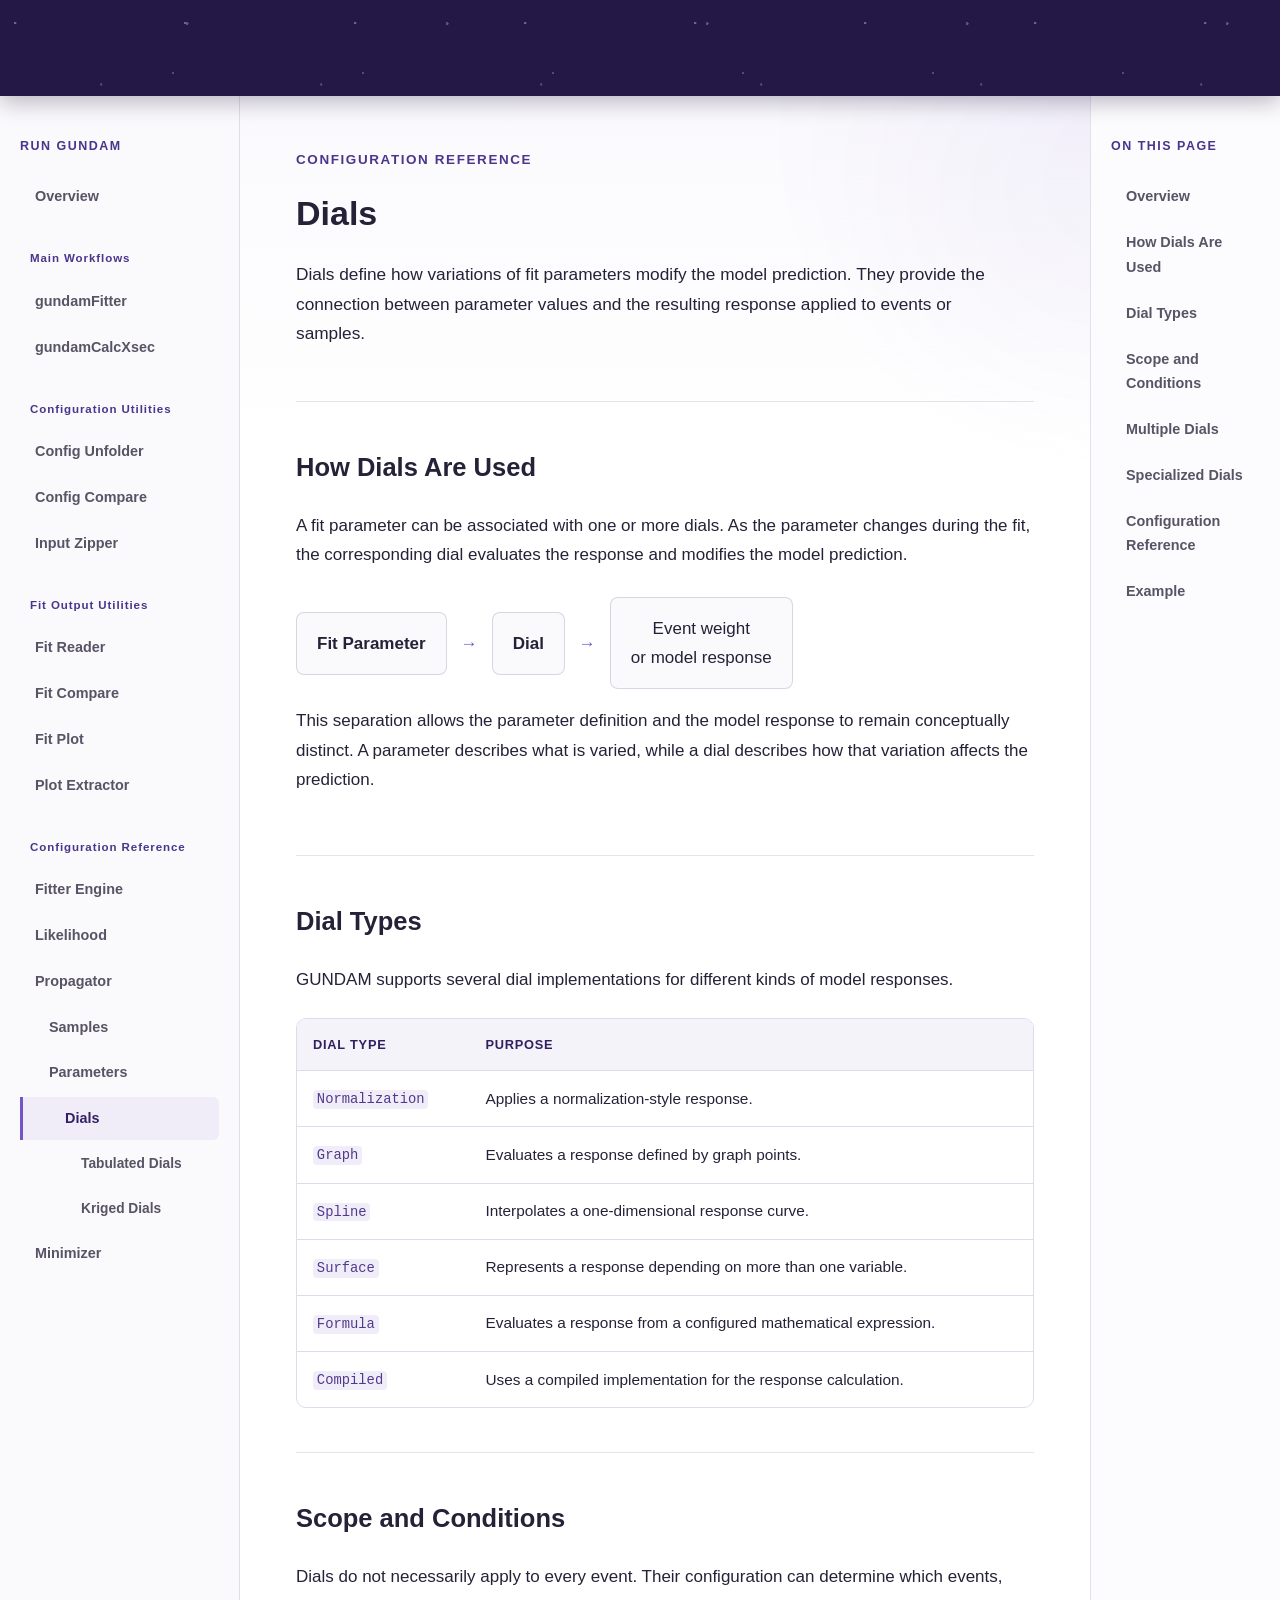
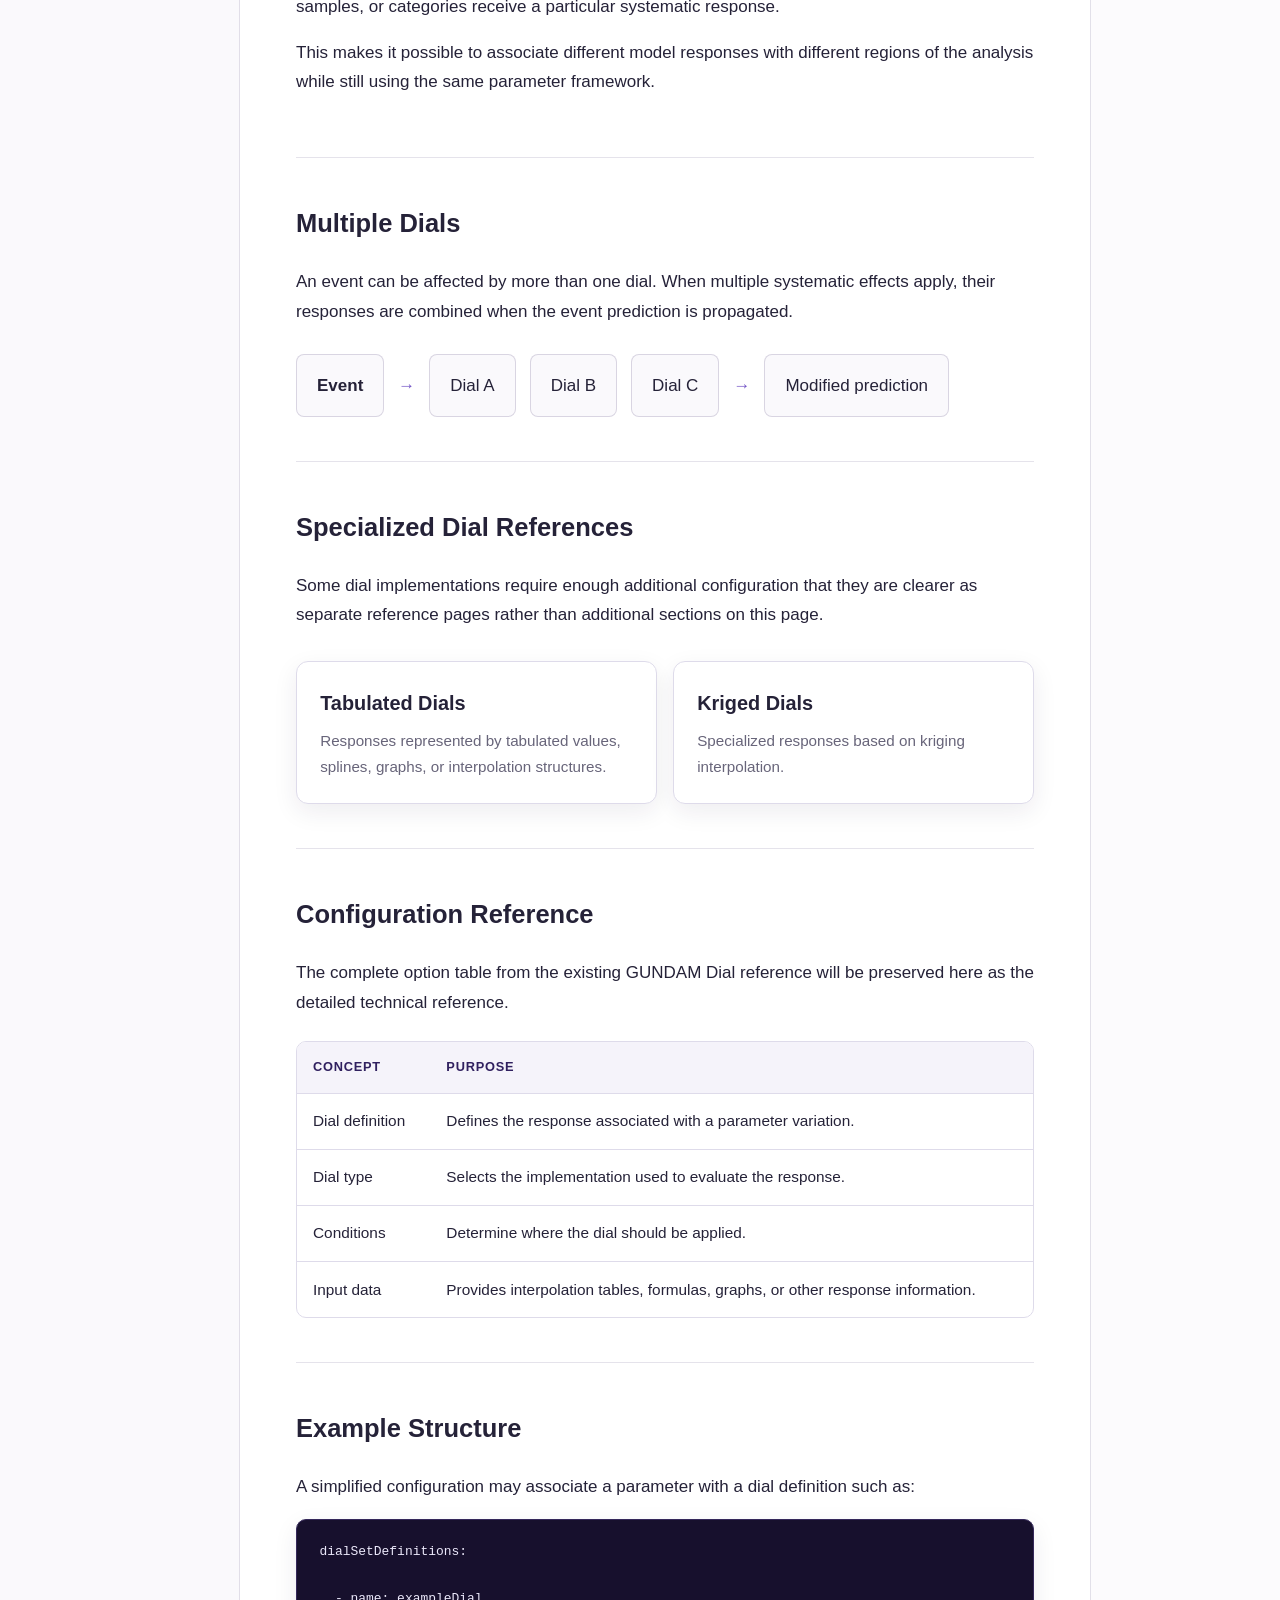
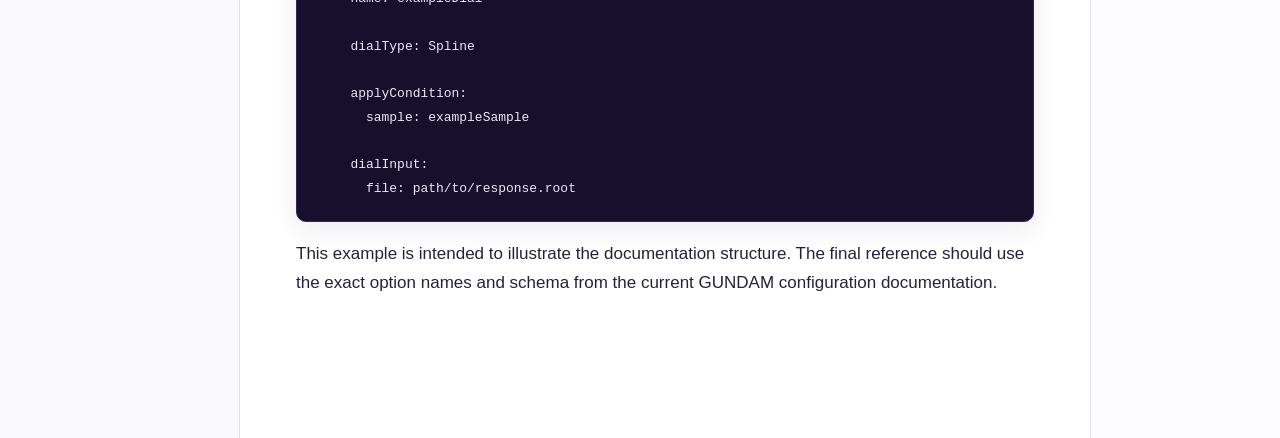
==== commit ea9d38a0: "Add Parameters and specialized dial reference pages" ====
--- a/dials.html
+++ b/dials.html
@@ -307,8 +307,8 @@
         <div class="link-grid">
 
           <a
-            class="link-card"
-            href="#">
+           class="link-card"
+           href="tabulated-dials.html">
 
             <h3>Tabulated Dials</h3>
 
@@ -321,8 +321,8 @@
 
 
           <a
-            class="link-card"
-            href="#">
+           class="link-card"
+           href="kriged-dials.html">
 
             <h3>Kriged Dials</h3>
 
--- a/assets/css/styles.css
+++ b/assets/css/styles.css
@@ -1270,6 +1270,11 @@
   padding-left: 42px;
 }
 
+.run-doc-nav a.run-doc-level-3 {
+  padding-left: 58px;
+  font-size: 0.86rem;
+}
+
 .run-doc-nav {
   display: flex;
   flex-direction: column;
